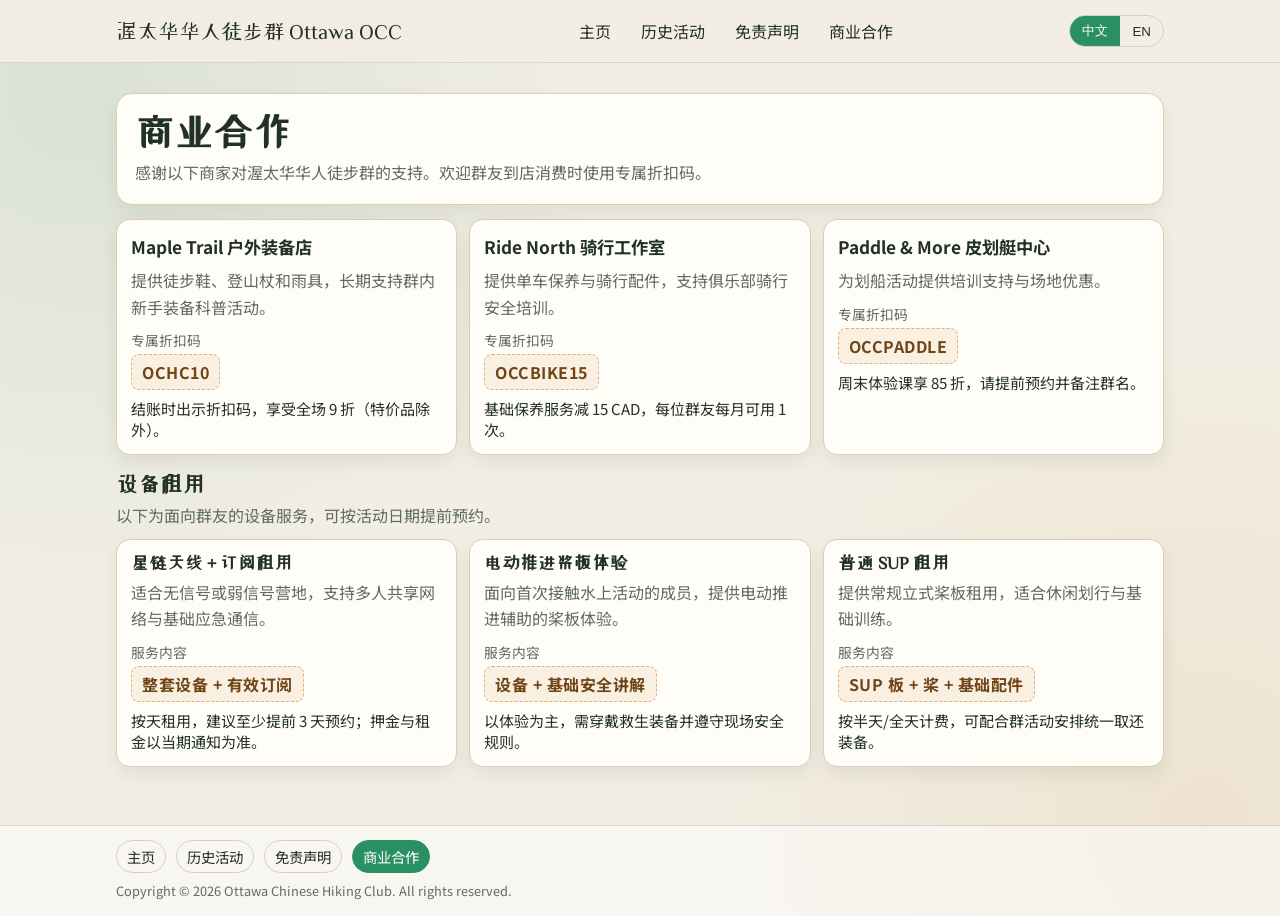
==== business.html @ 56e611f2 "fix gpx and key update" ====
<!DOCTYPE html>
<html lang="zh-CN">
<head>
  <meta charset="UTF-8" />
  <meta http-equiv="X-UA-Compatible" content="IE=edge" />
  <meta name="viewport" content="width=device-width, initial-scale=1.0" />
  <meta name="keywords" content="渥太华华人徒步群, 商业合作, 赞助商, 折扣码" />
  <meta name="description" content="感谢支持渥太华华人徒步群的合作商家，并提供专属折扣码。" />
  <title>渥太华华人徒步群 | 商业合作</title>

  <link rel="preconnect" href="https://fonts.googleapis.com" />
  <link rel="preconnect" href="https://fonts.gstatic.com" crossorigin />
  <link href="https://fonts.googleapis.com/css2?family=Noto+Sans+SC:wght@400;500;700&family=ZCOOL+XiaoWei&display=swap" rel="stylesheet" />
  <link rel="stylesheet" href="css/business.css" />
</head>
<body>
  <header class="site-header">
    <div class="nav-wrap">
      <a class="brand" href="index.html">渥太华华人徒步群 Ottawa OCC</a>
      <nav class="nav-links" aria-label="Primary Navigation">
        <a href="index.html">主页</a>
        <a href="history.html">历史活动</a>
        <a href="disclaimer.html">免责声明</a>
        <a href="business.html">商业合作</a>
      </nav>
      <div class="lang-switch" aria-label="Language switch">
        <button type="button" class="lang-btn active">中文</button>
        <button type="button" class="lang-btn">EN</button>
      </div>
    </div>
  </header>

  <main class="container">
    <section class="hero">
      <h1>商业合作</h1>
      <p>感谢以下商家对渥太华华人徒步群的支持。欢迎群友到店消费时使用专属折扣码。</p>
    </section>

    <section class="sponsor-grid" aria-label="Sponsors and discount codes">
      <article class="sponsor-card">
        <h2>Maple Trail 户外装备店</h2>
        <p class="desc">提供徒步鞋、登山杖和雨具，长期支持群内新手装备科普活动。</p>
        <p class="code-label">专属折扣码</p>
        <p class="code">OCHC10</p>
        <p class="rule">结账时出示折扣码，享受全场 9 折（特价品除外）。</p>
      </article>

      <article class="sponsor-card">
        <h2>Ride North 骑行工作室</h2>
        <p class="desc">提供单车保养与骑行配件，支持俱乐部骑行安全培训。</p>
        <p class="code-label">专属折扣码</p>
        <p class="code">OCCBIKE15</p>
        <p class="rule">基础保养服务减 15 CAD，每位群友每月可用 1 次。</p>
      </article>

      <article class="sponsor-card">
        <h2>Paddle & More 皮划艇中心</h2>
        <p class="desc">为划船活动提供培训支持与场地优惠。</p>
        <p class="code-label">专属折扣码</p>
        <p class="code">OCCPADDLE</p>
        <p class="rule">周末体验课享 85 折，请提前预约并备注群名。</p>
      </article>
    </section>

    <section class="rental-section" aria-label="Equipment rental services">
      <h2>设备租用</h2>
      <p>以下为面向群友的设备服务，可按活动日期提前预约。</p>

      <div class="sponsor-grid">
        <article class="sponsor-card">
          <h2>星链天线 + 订阅租用</h2>
          <p class="desc">适合无信号或弱信号营地，支持多人共享网络与基础应急通信。</p>
          <p class="code-label">服务内容</p>
          <p class="code">整套设备 + 有效订阅</p>
          <p class="rule">按天租用，建议至少提前 3 天预约；押金与租金以当期通知为准。</p>
        </article>

        <article class="sponsor-card">
          <h2>电动推进桨板体验</h2>
          <p class="desc">面向首次接触水上活动的成员，提供电动推进辅助的桨板体验。</p>
          <p class="code-label">服务内容</p>
          <p class="code">设备 + 基础安全讲解</p>
          <p class="rule">以体验为主，需穿戴救生装备并遵守现场安全规则。</p>
        </article>

        <article class="sponsor-card">
          <h2>普通 SUP 租用</h2>
          <p class="desc">提供常规立式桨板租用，适合休闲划行与基础训练。</p>
          <p class="code-label">服务内容</p>
          <p class="code">SUP 板 + 桨 + 基础配件</p>
          <p class="rule">按半天/全天计费，可配合群活动安排统一取还装备。</p>
        </article>
      </div>
    </section>
  </main>

  <footer class="site-footer" aria-label="Site footer">
    <div class="footer-inner">
      <nav class="footer-links" aria-label="Footer navigation">
        <a href="index.html">主页</a>
        <a href="history.html">历史活动</a>
        <a href="disclaimer.html">免责声明</a>
        <a href="business.html" class="active" aria-current="page">商业合作</a>
      </nav>
      <p class="footer-copyright">Copyright © 2026 Ottawa Chinese Hiking Club. All rights reserved.</p>
    </div>
  </footer>
</body>
</html>
---- css/business.css ----
:root {
  --paper: #f2eee3;
  --ink: #223127;
  --muted: #5f6c63;
  --brand: #2a8f62;
  --line: #d8ceba;
  --card: #fffdf8;
  --accent: #cb7f2a;
}

* { box-sizing: border-box; }

body {
  margin: 0;
  font-family: "Noto Sans SC", "Source Han Sans SC", "PingFang SC", sans-serif;
  color: var(--ink);
  background:
    radial-gradient(circle at 6% 10%, rgba(42, 143, 98, 0.12), transparent 36%),
    radial-gradient(circle at 94% 90%, rgba(203, 127, 42, 0.1), transparent 34%),
    var(--paper);
}

.site-header {
  position: sticky;
  top: 0;
  z-index: 999;
  backdrop-filter: blur(8px);
  background: rgba(242, 238, 227, 0.95);
  border-bottom: 1px solid rgba(34, 49, 39, 0.12);
}

.nav-wrap {
  max-width: 1080px;
  margin: 0 auto;
  padding: 12px 16px;
  display: flex;
  align-items: center;
  justify-content: space-between;
  gap: 12px;
}

.brand {
  font-family: "ZCOOL XiaoWei", serif;
  font-size: 1.3rem;
  color: var(--ink);
  text-decoration: none;
}

.nav-links {
  display: flex;
  gap: 10px;
  flex-wrap: wrap;
}

.nav-links a {
  text-decoration: none;
  color: var(--ink);
  border-radius: 999px;
  padding: 7px 10px;
}

.nav-links a:hover {
  background: rgba(42, 143, 98, 0.12);
}

.lang-switch {
  border: 1px solid var(--line);
  border-radius: 999px;
  overflow: hidden;
  display: inline-flex;
}

.lang-btn {
  border: 0;
  padding: 6px 12px;
  background: transparent;
  color: var(--ink);
}

.lang-btn.active {
  background: var(--brand);
  color: #fff;
}

.container {
  max-width: 1080px;
  margin: 0 auto;
  padding: 30px 16px 38px;
}

.hero {
  border: 1px solid var(--line);
  border-radius: 16px;
  background: var(--card);
  box-shadow: 0 10px 20px rgba(34, 49, 39, 0.08);
  padding: 18px;
  margin-bottom: 14px;
}

.hero h1 {
  margin: 0 0 8px;
  font-family: "ZCOOL XiaoWei", serif;
  font-size: clamp(1.7rem, 3vw, 2.5rem);
}

.hero p {
  margin: 0;
  color: var(--muted);
  line-height: 1.7;
}

.sponsor-grid {
  display: grid;
  grid-template-columns: repeat(3, minmax(0, 1fr));
  gap: 12px;
}

.rental-section {
  margin-top: 18px;
}

.rental-section h2 {
  margin: 0 0 8px;
  font-size: 1.35rem;
  font-family: "ZCOOL XiaoWei", serif;
}

.rental-section > p {
  margin: 0 0 12px;
  color: var(--muted);
}

.sponsor-card {
  border: 1px solid var(--line);
  border-radius: 14px;
  background: var(--card);
  box-shadow: 0 8px 18px rgba(34, 49, 39, 0.08);
  padding: 14px;
}

.sponsor-card h2 {
  margin: 0 0 8px;
  font-size: 1.08rem;
}

.desc {
  margin: 0 0 10px;
  color: var(--muted);
  line-height: 1.65;
}

.code-label {
  margin: 0;
  color: var(--muted);
  font-size: 0.86rem;
}

.code {
  margin: 4px 0 8px;
  display: inline-block;
  padding: 5px 10px;
  border-radius: 8px;
  border: 1px dashed rgba(203, 127, 42, 0.55);
  background: rgba(203, 127, 42, 0.1);
  color: #6f4518;
  font-weight: 700;
  letter-spacing: 0.5px;
}

.rule {
  margin: 0;
  color: var(--ink);
  font-size: 0.94rem;
}

.site-footer {
  margin-top: 20px;
  border-top: 1px solid rgba(34, 49, 39, 0.16);
  background: rgba(255, 255, 255, 0.52);
}

.footer-inner {
  max-width: 1080px;
  margin: 0 auto;
  padding: 14px 16px 16px;
}

.footer-links {
  display: flex;
  flex-wrap: wrap;
  gap: 10px;
  margin-bottom: 8px;
}

.footer-links a {
  text-decoration: none;
  color: var(--ink);
  border: 1px solid var(--line);
  border-radius: 999px;
  padding: 5px 10px;
  font-size: 0.9rem;
}

.footer-links a:hover {
  background: rgba(42, 143, 98, 0.1);
}

.footer-links a.active {
  background: var(--brand);
  border-color: var(--brand);
  color: #fff;
}

.footer-copyright {
  margin: 0;
  font-size: 0.8rem;
  color: var(--muted);
}

@media (max-width: 920px) {
  .sponsor-grid {
    grid-template-columns: 1fr;
  }
}

@media (max-width: 700px) {
  .nav-wrap {
    flex-direction: column;
    align-items: flex-start;
  }

  .footer-inner {
    padding: 12px 16px 14px;
  }
}
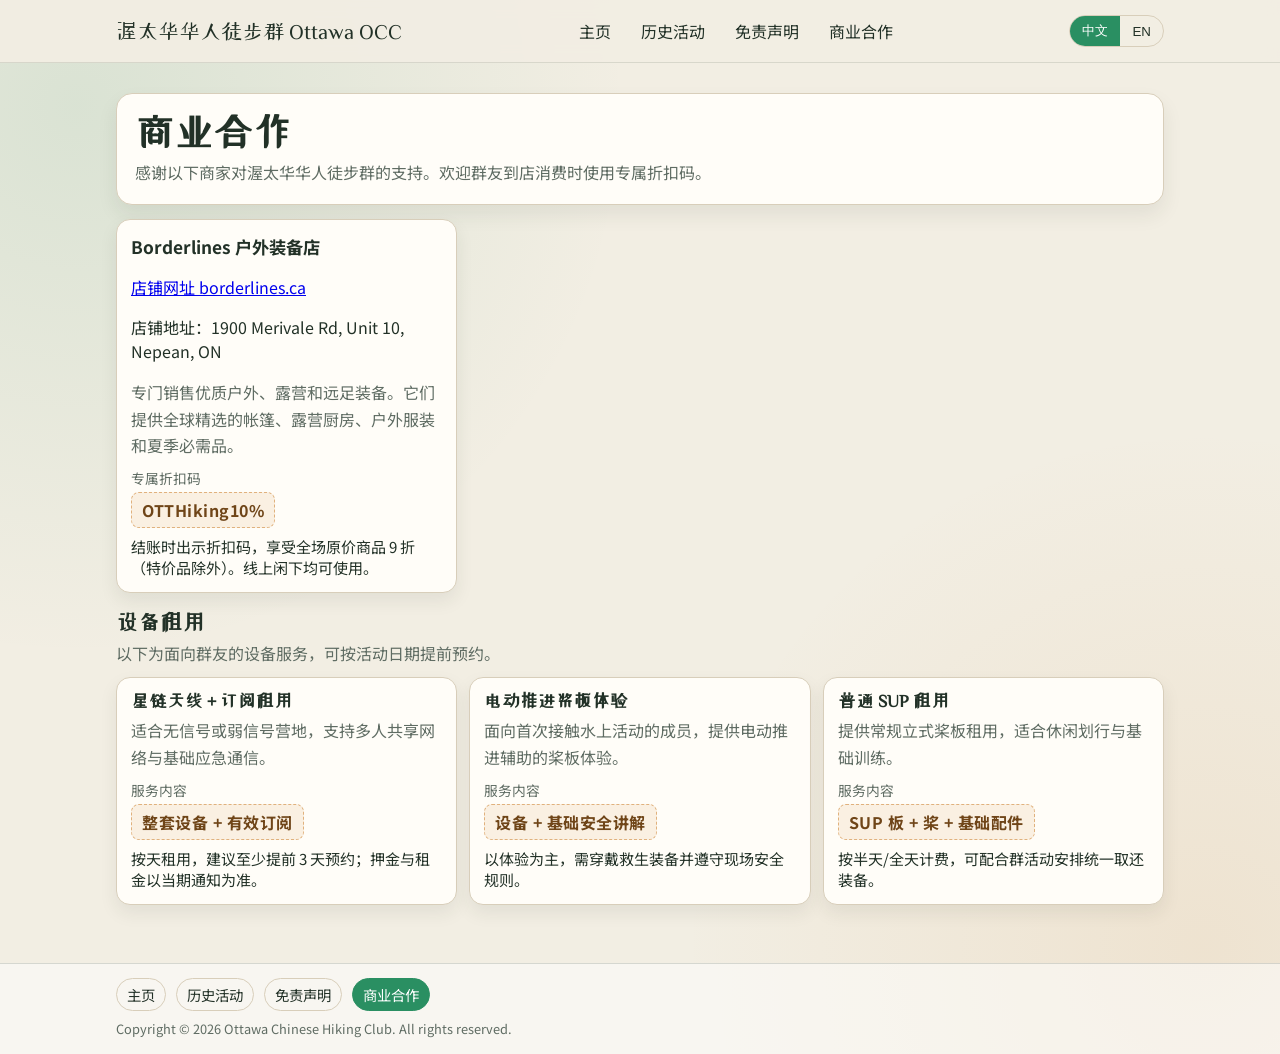
==== commit 78e92f05: "before online update" ====
--- a/business.html
+++ b/business.html
@@ -38,14 +38,16 @@
 
     <section class="sponsor-grid" aria-label="Sponsors and discount codes">
       <article class="sponsor-card">
-        <h2>Maple Trail 户外装备店</h2>
-        <p class="desc">提供徒步鞋、登山杖和雨具，长期支持群内新手装备科普活动。</p>
+        <h2> Borderlines 户外装备店</h2>
+        <p class="link"><a href="https://borderlines.ca" target="_blank" rel="noopener noreferrer">店铺网址 borderlines.ca</a></p>
+        <p class="add">店铺地址：1900 Merivale Rd, Unit 10, Nepean, ON</p>
+        <p class="desc">专门销售优质户外、露营和远足装备。它们提供全球精选的帐篷、露营厨房、户外服装和夏季必需品。</p>
         <p class="code-label">专属折扣码</p>
-        <p class="code">OCHC10</p>
-        <p class="rule">结账时出示折扣码，享受全场 9 折（特价品除外）。</p>
+        <p class="code">OTTHiking10%</p>
+        <p class="rule"> 结账时出示折扣码，享受全场原价商品 9 折（特价品除外）。线上闲下均可使用。</p>
       </article>
 
-      <article class="sponsor-card">
+      <!-- <article class="sponsor-card">
         <h2>Ride North 骑行工作室</h2>
         <p class="desc">提供单车保养与骑行配件，支持俱乐部骑行安全培训。</p>
         <p class="code-label">专属折扣码</p>
@@ -59,7 +61,7 @@
         <p class="code-label">专属折扣码</p>
         <p class="code">OCCPADDLE</p>
         <p class="rule">周末体验课享 85 折，请提前预约并备注群名。</p>
-      </article>
+      </article> -->
     </section>
 
     <section class="rental-section" aria-label="Equipment rental services">
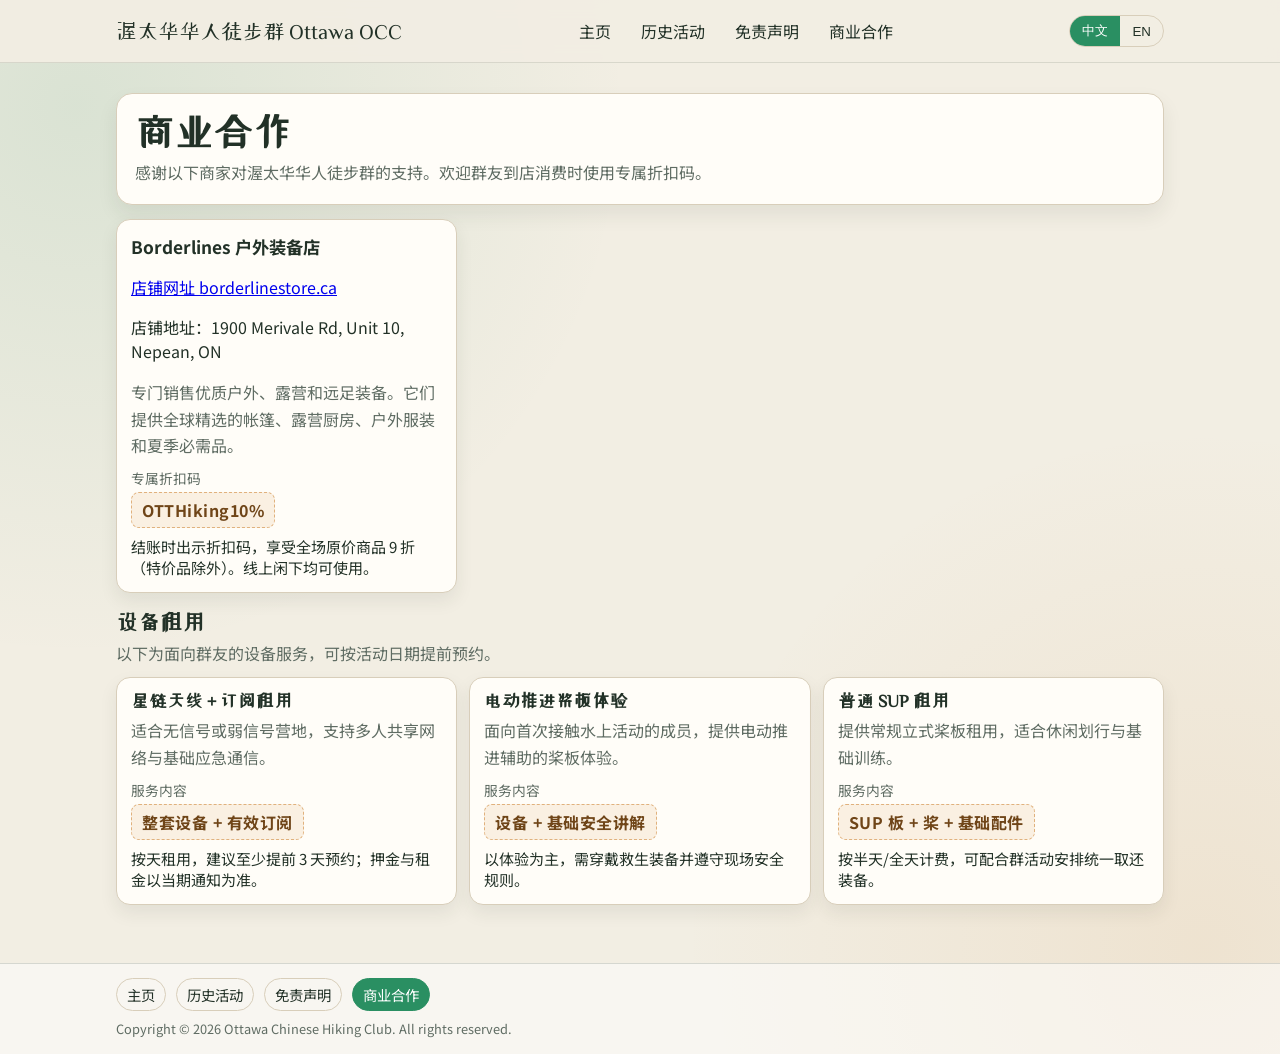
==== commit f662cac1: "fix link" ====
--- a/business.html
+++ b/business.html
@@ -12,6 +12,16 @@
   <link rel="preconnect" href="https://fonts.gstatic.com" crossorigin />
   <link href="https://fonts.googleapis.com/css2?family=Noto+Sans+SC:wght@400;500;700&family=ZCOOL+XiaoWei&display=swap" rel="stylesheet" />
   <link rel="stylesheet" href="css/business.css" />
+
+  <!-- Google tag (gtag.js) -->
+  <script async src="https://www.googletagmanager.com/gtag/js?id=G-2067GGFPFK"></script>
+  <script>
+    window.dataLayer = window.dataLayer || [];
+    function gtag(){dataLayer.push(arguments);}
+    gtag('js', new Date());
+
+    gtag('config', 'G-2067GGFPFK');
+  </script>
 </head>
 <body>
   <header class="site-header">
@@ -39,7 +49,7 @@
     <section class="sponsor-grid" aria-label="Sponsors and discount codes">
       <article class="sponsor-card">
         <h2> Borderlines 户外装备店</h2>
-        <p class="link"><a href="https://borderlines.ca" target="_blank" rel="noopener noreferrer">店铺网址 borderlines.ca</a></p>
+        <p class="link"><a href="https://borderlinestore.ca" target="_blank" rel="noopener noreferrer">店铺网址 borderlinestore.ca</a></p>
         <p class="add">店铺地址：1900 Merivale Rd, Unit 10, Nepean, ON</p>
         <p class="desc">专门销售优质户外、露营和远足装备。它们提供全球精选的帐篷、露营厨房、户外服装和夏季必需品。</p>
         <p class="code-label">专属折扣码</p>
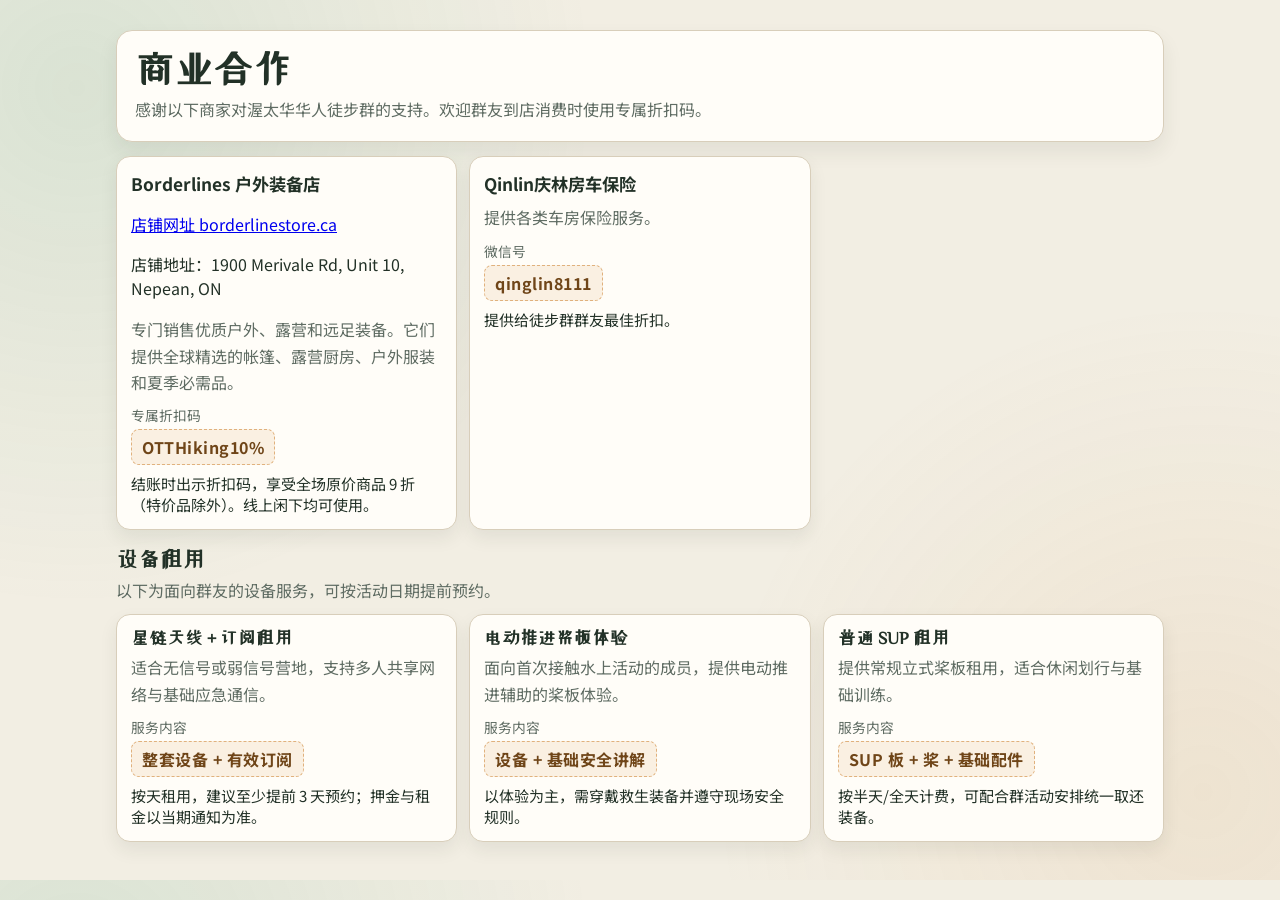
==== commit 2397793e: "key content & functional update" ====
--- a/business.html
+++ b/business.html
@@ -12,33 +12,9 @@
   <link rel="preconnect" href="https://fonts.gstatic.com" crossorigin />
   <link href="https://fonts.googleapis.com/css2?family=Noto+Sans+SC:wght@400;500;700&family=ZCOOL+XiaoWei&display=swap" rel="stylesheet" />
   <link rel="stylesheet" href="css/business.css" />
-
-  <!-- Google tag (gtag.js) -->
-  <script async src="https://www.googletagmanager.com/gtag/js?id=G-2067GGFPFK"></script>
-  <script>
-    window.dataLayer = window.dataLayer || [];
-    function gtag(){dataLayer.push(arguments);}
-    gtag('js', new Date());
-
-    gtag('config', 'G-2067GGFPFK');
-  </script>
 </head>
 <body>
-  <header class="site-header">
-    <div class="nav-wrap">
-      <a class="brand" href="index.html">渥太华华人徒步群 Ottawa OCC</a>
-      <nav class="nav-links" aria-label="Primary Navigation">
-        <a href="index.html">主页</a>
-        <a href="history.html">历史活动</a>
-        <a href="disclaimer.html">免责声明</a>
-        <a href="business.html">商业合作</a>
-      </nav>
-      <div class="lang-switch" aria-label="Language switch">
-        <button type="button" class="lang-btn active">中文</button>
-        <button type="button" class="lang-btn">EN</button>
-      </div>
-    </div>
-  </header>
+  <script src="js/header-loader.js"></script>
 
   <main class="container">
     <section class="hero">
@@ -57,15 +33,15 @@
         <p class="rule"> 结账时出示折扣码，享受全场原价商品 9 折（特价品除外）。线上闲下均可使用。</p>
       </article>
 
-      <!-- <article class="sponsor-card">
-        <h2>Ride North 骑行工作室</h2>
-        <p class="desc">提供单车保养与骑行配件，支持俱乐部骑行安全培训。</p>
-        <p class="code-label">专属折扣码</p>
-        <p class="code">OCCBIKE15</p>
-        <p class="rule">基础保养服务减 15 CAD，每位群友每月可用 1 次。</p>
+      <article class="sponsor-card">
+        <h2> Qinlin庆林房车保险 </h2>
+        <p class="desc">提供各类车房保险服务。</p>
+        <p class="code-label">微信号</p>
+        <p class="code"> qinglin8111</p>
+        <p class="rule">提供给徒步群群友最佳折扣。</p>
       </article>
 
-      <article class="sponsor-card">
+      <!-- <article class="sponsor-card">
         <h2>Paddle & More 皮划艇中心</h2>
         <p class="desc">为划船活动提供培训支持与场地优惠。</p>
         <p class="code-label">专属折扣码</p>
@@ -106,16 +82,6 @@
     </section>
   </main>
 
-  <footer class="site-footer" aria-label="Site footer">
-    <div class="footer-inner">
-      <nav class="footer-links" aria-label="Footer navigation">
-        <a href="index.html">主页</a>
-        <a href="history.html">历史活动</a>
-        <a href="disclaimer.html">免责声明</a>
-        <a href="business.html" class="active" aria-current="page">商业合作</a>
-      </nav>
-      <p class="footer-copyright">Copyright © 2026 Ottawa Chinese Hiking Club. All rights reserved.</p>
-    </div>
-  </footer>
+  <script src="js/footer-loader.js"></script>
 </body>
 </html>
